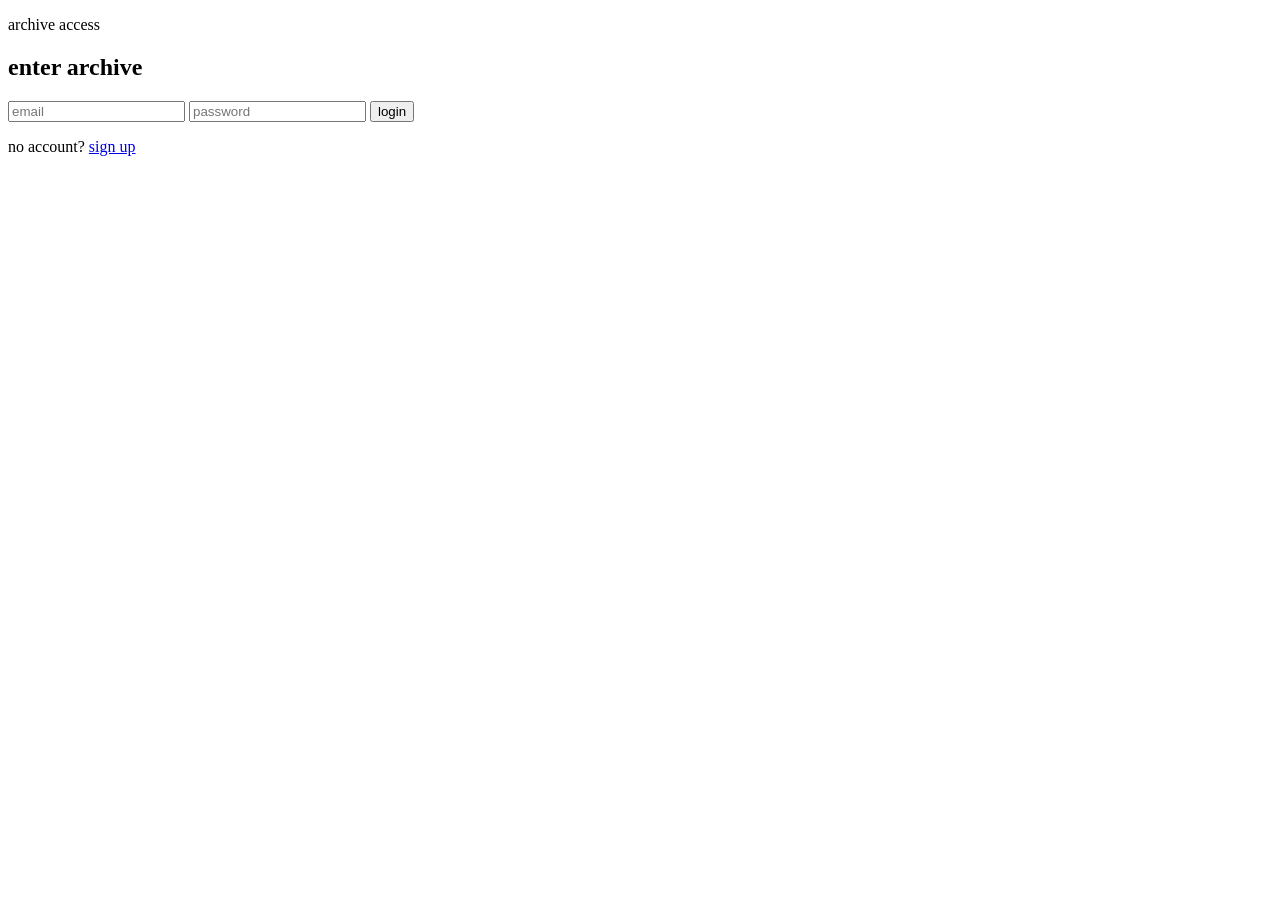
==== login.html @ 8739ef8a "Log in and Sign up pages added (with backend)" ====
<!DOCTYPE html>
<html lang="en">
<head>
  <meta charset="UTF-8" />
  <meta name="viewport" content="width=device-width, initial-scale=1.0"/>
  <title>login</title>

  <link rel="stylesheet" href="CSS/style.css">
</head>
<body>

  <section class="auth-page">

    <div class="auth-box">

      <p class="small-tag">
        archive access
      </p>

      <h1>enter archive</h1>

      <input
        type="email"
        placeholder="email"
        id="loginEmail"
      >

      <input
        type="password"
        placeholder="password"
        id="loginPassword"
      >

      <button
        class="btn"
        id="loginBtn"
      >
        login
      </button>

      <p class="auth-switch">
        no account?
        <a href="signup.html">
          sign up
        </a>
      </p>

    </div>

  </section>

  <script type="module" src="js/auth.js"></script>

</body>
</html>
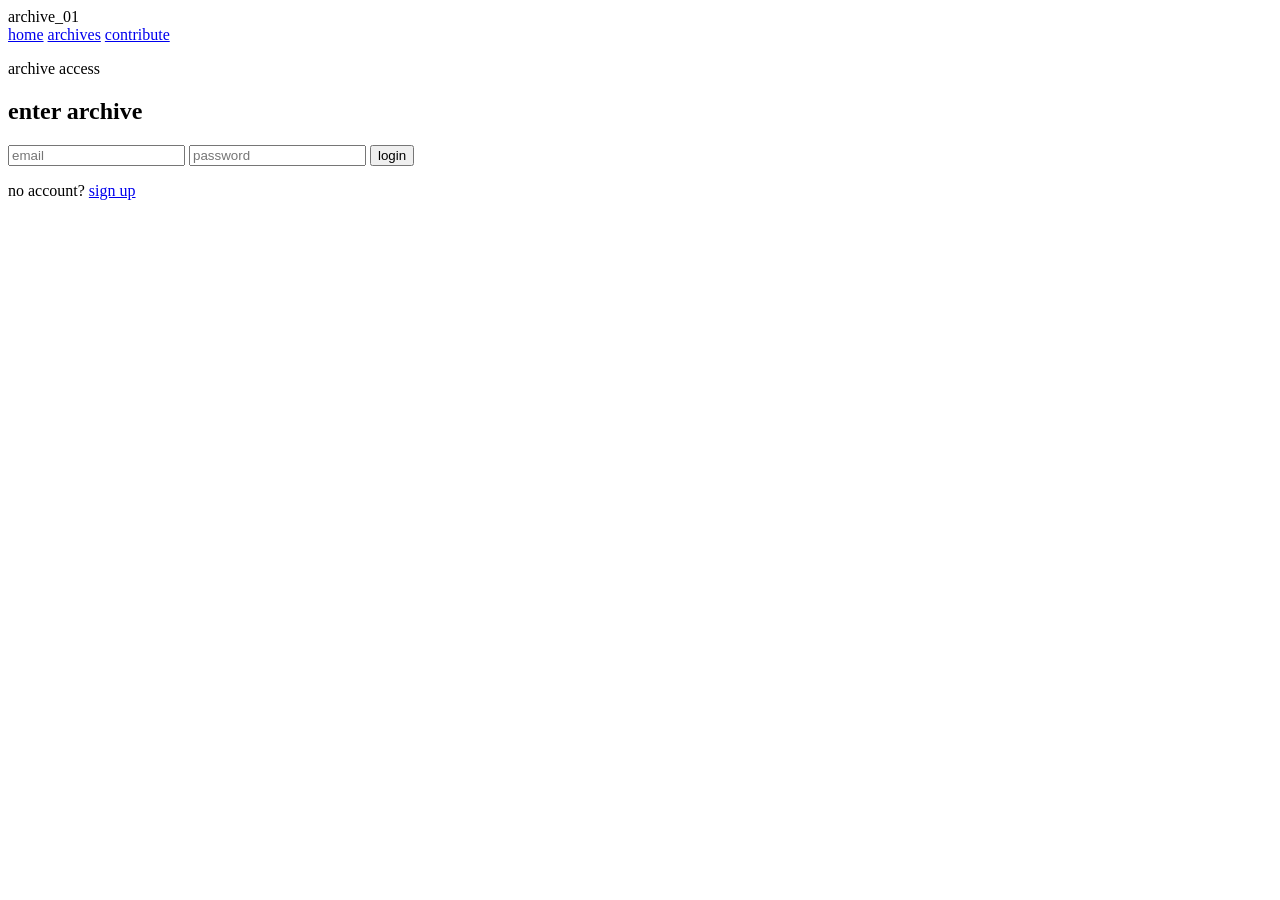
==== commit 237231f8: "added navbar to login and sign up page" ====
--- a/login.html
+++ b/login.html
@@ -8,6 +8,15 @@
   <link rel="stylesheet" href="CSS/style.css">
 </head>
 <body>
+
+    <nav class="navbar">
+    <div class="logo">archive_01</div>
+
+    <div class="nav-links">
+      <a href="index.html">home</a>
+      <a href="notes.html">archives</a>
+      <a href="upload.html">contribute</a>
+    </nav>
 
   <section class="auth-page">
 
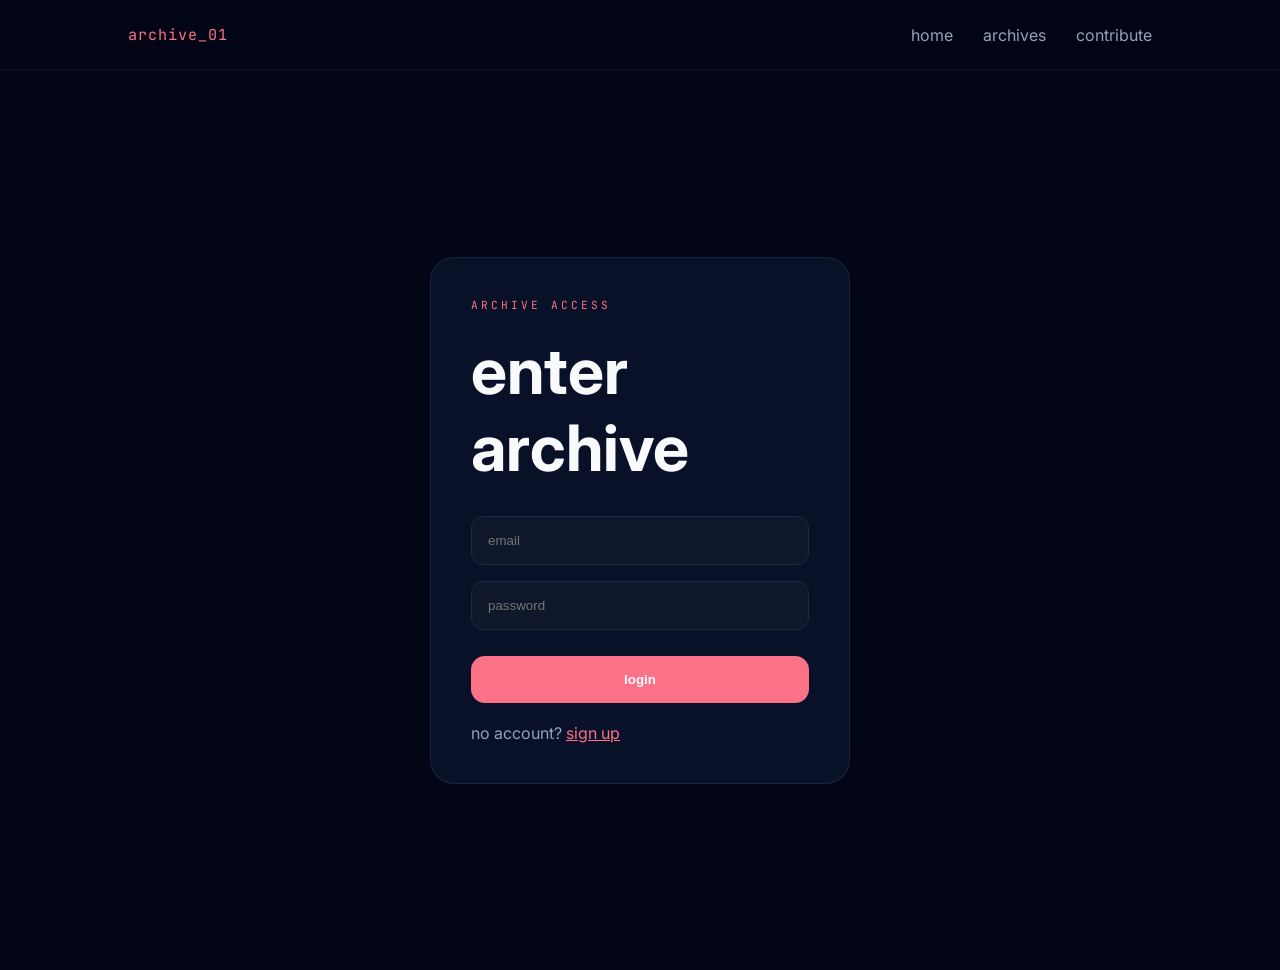
==== commit 060b5906: "case sensitivity checked" ====
--- a/login.html
+++ b/login.html
@@ -5,7 +5,7 @@
   <meta name="viewport" content="width=device-width, initial-scale=1.0"/>
   <title>login</title>
 
-  <link rel="stylesheet" href="CSS/style.css">
+  <link rel="stylesheet" href="css/style.css">
 </head>
 <body>
 
--- a/css/style.css
+++ b/css/style.css
@@ -0,0 +1,731 @@
+@import url('https://fonts.googleapis.com/css2?family=Inter:wght@300;400;500;600;700&family=JetBrains+Mono:wght@400;500&display=swap');
+
+*{
+  margin:0;
+  padding:0;
+  box-sizing:border-box;
+}
+
+h1 {
+    font-size: 45px;
+}
+
+body{
+  background:#020617;
+  color:#f8fafc;
+
+  font-family:'Inter', sans-serif;
+
+  min-height:100vh;
+
+  overflow-x:hidden;
+}
+
+/* subtle grain */
+
+body::before{
+  content:"";
+
+  position:fixed;
+  inset:0;
+
+  background-image:
+  radial-gradient(rgba(255,255,255,0.03) 1px, transparent 1px);
+
+  background-size:4px 4px;
+
+  opacity:0.15;
+
+  pointer-events:none;
+
+  z-index:-1;
+}
+
+/* navbar */
+
+.navbar{
+  display:flex;
+  justify-content:space-between;
+  align-items:center;
+
+  padding:24px 10%;
+
+  border-bottom:1px solid rgba(255,255,255,0.05);
+
+  backdrop-filter:blur(10px);
+
+  position:sticky;
+  top:0;
+
+  background:rgba(2,6,23,0.7);
+
+  z-index:100;
+}
+
+.logo{
+  font-family:'JetBrains Mono', monospace;
+
+  font-size:0.95rem;
+
+  color:#fb7185;
+
+  letter-spacing:1px;
+}
+
+.nav-links{
+  display:flex;
+  gap:30px;
+}
+
+.nav-links a{
+  text-decoration:none;
+
+  color:#94a3b8;
+
+  text-transform:lowercase;
+
+  transition:0.3s;
+}
+
+.nav-links a:hover{
+  color:white;
+}
+
+/* hero */
+
+.hero{
+  min-height:85vh;
+
+  display:flex;
+  flex-direction:column;
+  justify-content:center;
+  align-items:center;
+
+  text-align:center;
+
+  padding:40px 10%;
+}
+
+.small-tag{
+  color:#fb7185;
+
+  text-transform:uppercase;
+
+  letter-spacing:3px;
+
+  font-size:0.7rem;
+
+  margin-bottom:20px;
+
+  font-family:'JetBrains Mono', monospace;
+}
+
+.hero h1{
+  font-size:6rem;
+
+  max-width:1000px;
+
+  line-height:0.95;
+
+  margin-bottom:30px;
+
+  letter-spacing:-3px;
+}
+
+.hero-text{
+  max-width:700px;
+
+  color:#94a3b8;
+
+  line-height:1.8;
+
+  margin-bottom:40px;
+
+  font-size:1.1rem;
+}
+
+/* button */
+
+.btn{
+  background:#fb7185;
+
+  color:white;
+
+  text-decoration:none;
+
+  padding:16px 34px;
+
+  border-radius:14px;
+
+  transition:0.3s;
+
+  font-weight:600;
+
+  border:none;
+
+  cursor:pointer;
+}
+
+.btn:hover{
+  transform:translateY(-3px);
+
+  background:#f43f5e;
+}
+
+/* section */
+
+.featured{
+  padding:100px 10%;
+}
+
+.section-title{
+  display:flex;
+  justify-content:space-between;
+  align-items:end;
+
+  margin-bottom:40px;
+}
+
+.section-title h2{
+  font-size:2rem;
+
+  text-transform:lowercase;
+}
+
+.section-title span{
+  color:#64748b;
+
+  font-size:0.9rem;
+}
+
+/* notes */
+
+.notes-grid{
+  display:grid;
+
+  grid-template-columns:
+  repeat(auto-fit,minmax(260px,1fr));
+
+  gap:25px;
+}
+
+.note-card{
+  background:rgba(15,23,42,0.7);
+
+  border:1px solid rgba(255,255,255,0.06);
+
+  border-radius:22px;
+
+  padding:28px;
+
+  transition:0.3s;
+
+  backdrop-filter:blur(12px);
+}
+
+.note-card:hover{
+  transform:translateY(-6px);
+
+  border-color:#fb7185;
+}
+
+.note-top{
+  display:flex;
+  justify-content:space-between;
+
+  margin-bottom:25px;
+}
+
+.note-type{
+  font-family:'JetBrains Mono', monospace;
+
+  color:#fb7185;
+
+  font-size:0.8rem;
+}
+
+.copies{
+  color:#64748b;
+
+  font-size:0.8rem;
+}
+
+.note-card h3{
+  font-size:1.2rem;
+
+  line-height:1.5;
+
+  margin-bottom:14px;
+
+  text-transform:lowercase;
+}
+
+.note-card p{
+  color:#94a3b8;
+}
+
+/* page header */
+
+.page-header{
+  padding:100px 10% 50px;
+}
+
+.page-header h1{
+  font-size:4rem;
+
+  margin-bottom:30px;
+
+  text-transform:lowercase;
+}
+
+.search-bar{
+  width:100%;
+  max-width:500px;
+
+  padding:18px;
+
+  border-radius:18px;
+
+  border:1px solid rgba(255,255,255,0.05);
+
+  background:#0f172a;
+
+  color:white;
+
+  outline:none;
+
+  font-size:1rem;
+}
+
+.search-bar:focus{
+  border-color:#fb7185;
+}
+
+/* upload */
+
+.upload-section{
+  padding:100px 10%;
+}
+
+.upload-section h1{
+  font-size:4rem;
+
+  margin-bottom:40px;
+
+  text-transform:lowercase;
+}
+
+.upload-box{
+  border:1px dashed rgba(251,113,133,0.4);
+
+  background:#0f172a;
+
+  border-radius:24px;
+
+  padding:30px;
+
+  text-align:center;
+
+  margin-bottom:40px;
+}
+
+.upload-box p{
+  color:#94a3b8;
+
+  margin-bottom:25px;
+}
+
+.upload-box button{
+  background:#fb7185;
+
+  color:white;
+
+  border:none;
+
+  padding:14px 26px;
+
+  border-radius:12px;
+
+  cursor:pointer;
+}
+
+.upload-form{
+  display:flex;
+  flex-direction:column;
+
+  gap:20px;
+
+  max-width:700px;
+}
+
+.upload-form input,
+.upload-form textarea{
+  background:#0f172a;
+
+  border:1px solid rgba(255,255,255,0.05);
+
+  padding:18px;
+
+  border-radius:16px;
+
+  color:white;
+
+  outline:none;
+
+  font-size:1rem;
+}
+
+.upload-form textarea{
+  min-height:140px;
+}
+
+.upload-form input:focus,
+.upload-form textarea:focus{
+  border-color:#fb7185;
+}
+
+/* responsive */
+
+@media(max-width:768px){
+
+  .navbar{
+    flex-direction:column;
+    gap:20px;
+  }
+
+  .hero h1{
+    font-size:3rem;
+  }
+
+  .page-header h1,
+  .upload-section h1{
+    font-size:2.5rem;
+  }
+
+  .section-title{
+    flex-direction:column;
+    align-items:flex-start;
+    gap:10px;
+  }
+}
+
+  #fileName{
+  margin-top:50px;
+
+  color:#94a3b8;
+
+  font-size:0.9rem;
+}
+
+.auth-page{
+
+  min-height:100vh;
+
+  display:flex;
+
+  justify-content:center;
+
+  align-items:center;
+
+  padding:40px;
+
+}
+
+.auth-box{
+
+  width:100%;
+
+  max-width:420px;
+
+  background:rgba(15,23,42,0.75);
+
+  border:1px solid rgba(255,255,255,0.08);
+
+  padding:40px;
+
+  border-radius:24px;
+
+  backdrop-filter:blur(10px);
+
+}
+
+.auth-box h1{
+
+  font-size:3rem;
+
+  margin-bottom:30px;
+
+}
+
+.auth-box input{
+
+  width:100%;
+
+  margin-bottom:16px;
+
+}
+
+.auth-switch{
+
+  margin-top:20px;
+
+  color:#94a3b8;
+
+}
+
+.auth-switch a{
+
+  color:#fb7185;
+
+}
+
+.auth-page{
+
+  min-height:100vh;
+
+  display:flex;
+
+  justify-content:center;
+
+  align-items:center;
+
+  padding:40px;
+
+}
+
+.auth-box{
+
+  width:100%;
+
+  max-width:420px;
+
+  background:#081127;
+
+  border:1px solid rgba(255,255,255,0.08);
+
+  padding:40px;
+
+  border-radius:24px;
+
+}
+
+.auth-box h1{
+
+  font-size:4rem;
+
+  margin-bottom:30px;
+
+}
+
+.auth-box input{
+
+  width:100%;
+
+  padding:16px;
+
+  margin-bottom:16px;
+
+  background:#0f172a;
+
+  border:1px solid #1e293b;
+
+  color:white;
+
+  border-radius:12px;
+
+}
+
+.auth-box .btn{
+
+  width:100%;
+
+  margin-top:10px;
+
+}
+
+.auth-switch{
+
+  margin-top:20px;
+
+  color:#94a3b8;
+
+}
+
+.auth-switch a{
+
+  color:#fb7185;
+
+}
+
+.profile-page{
+
+  min-height:100vh;
+
+  display:flex;
+
+  justify-content:center;
+
+  align-items:center;
+
+  padding:40px;
+
+}
+
+.profile-card{
+
+  width:100%;
+
+  max-width:900px;
+
+  background:#081127;
+
+  border:1px solid rgba(255,255,255,0.08);
+
+  border-radius:28px;
+
+  padding:50px;
+
+}
+
+.profile-top{
+
+  display:flex;
+
+  align-items:center;
+
+  gap:25px;
+
+  margin-bottom:50px;
+
+}
+
+.profile-pfp{
+
+  width:90px;
+
+  height:90px;
+
+  border-radius:50%;
+
+  background:#fb7185;
+
+  display:flex;
+
+  justify-content:center;
+
+  align-items:center;
+
+  font-size:2rem;
+
+  font-weight:700;
+
+}
+
+.profile-info{
+
+  display:grid;
+
+  grid-template-columns:
+  repeat(auto-fit,minmax(220px,1fr));
+
+  gap:20px;
+
+}
+
+.profile-box{
+
+  background:#0f172a;
+
+  border-radius:20px;
+
+  padding:30px;
+
+}
+
+.profile-box p{
+
+  color:#94a3b8;
+
+  margin-bottom:10px;
+
+}
+
+.profile-box h3{
+
+  font-size:1.3rem;
+
+  word-break:break-word;
+
+}
+
+.philosophy{
+
+  padding:15px 10% 120px;
+
+  text-align:center;
+
+}
+
+.philosophy h2{
+
+  font-size:4rem;
+
+  line-height:1.1;
+
+  margin-bottom:30px;
+
+}
+
+.philosophy-text{
+
+  max-width:700px;
+
+  margin:0 auto 60px;
+
+  color:#94a3b8;
+
+  line-height:1.8;
+
+  font-size:1.1rem;
+
+}
+
+.archive-stats{
+
+  display:flex;
+
+  justify-content:center;
+
+  gap:30px;
+
+  flex-wrap:wrap;
+
+}
+
+.stat-box{
+
+  background:#0f172a;
+
+  border:1px solid rgba(255,255,255,0.06);
+
+  padding:35px;
+
+  border-radius:24px;
+
+  min-width:220px;
+
+}
+
+.stat-box h3{
+
+  font-size:3rem;
+
+  margin-bottom:10px;
+
+}
+
+.stat-box p{
+
+  color:#94a3b8;
+
+}
